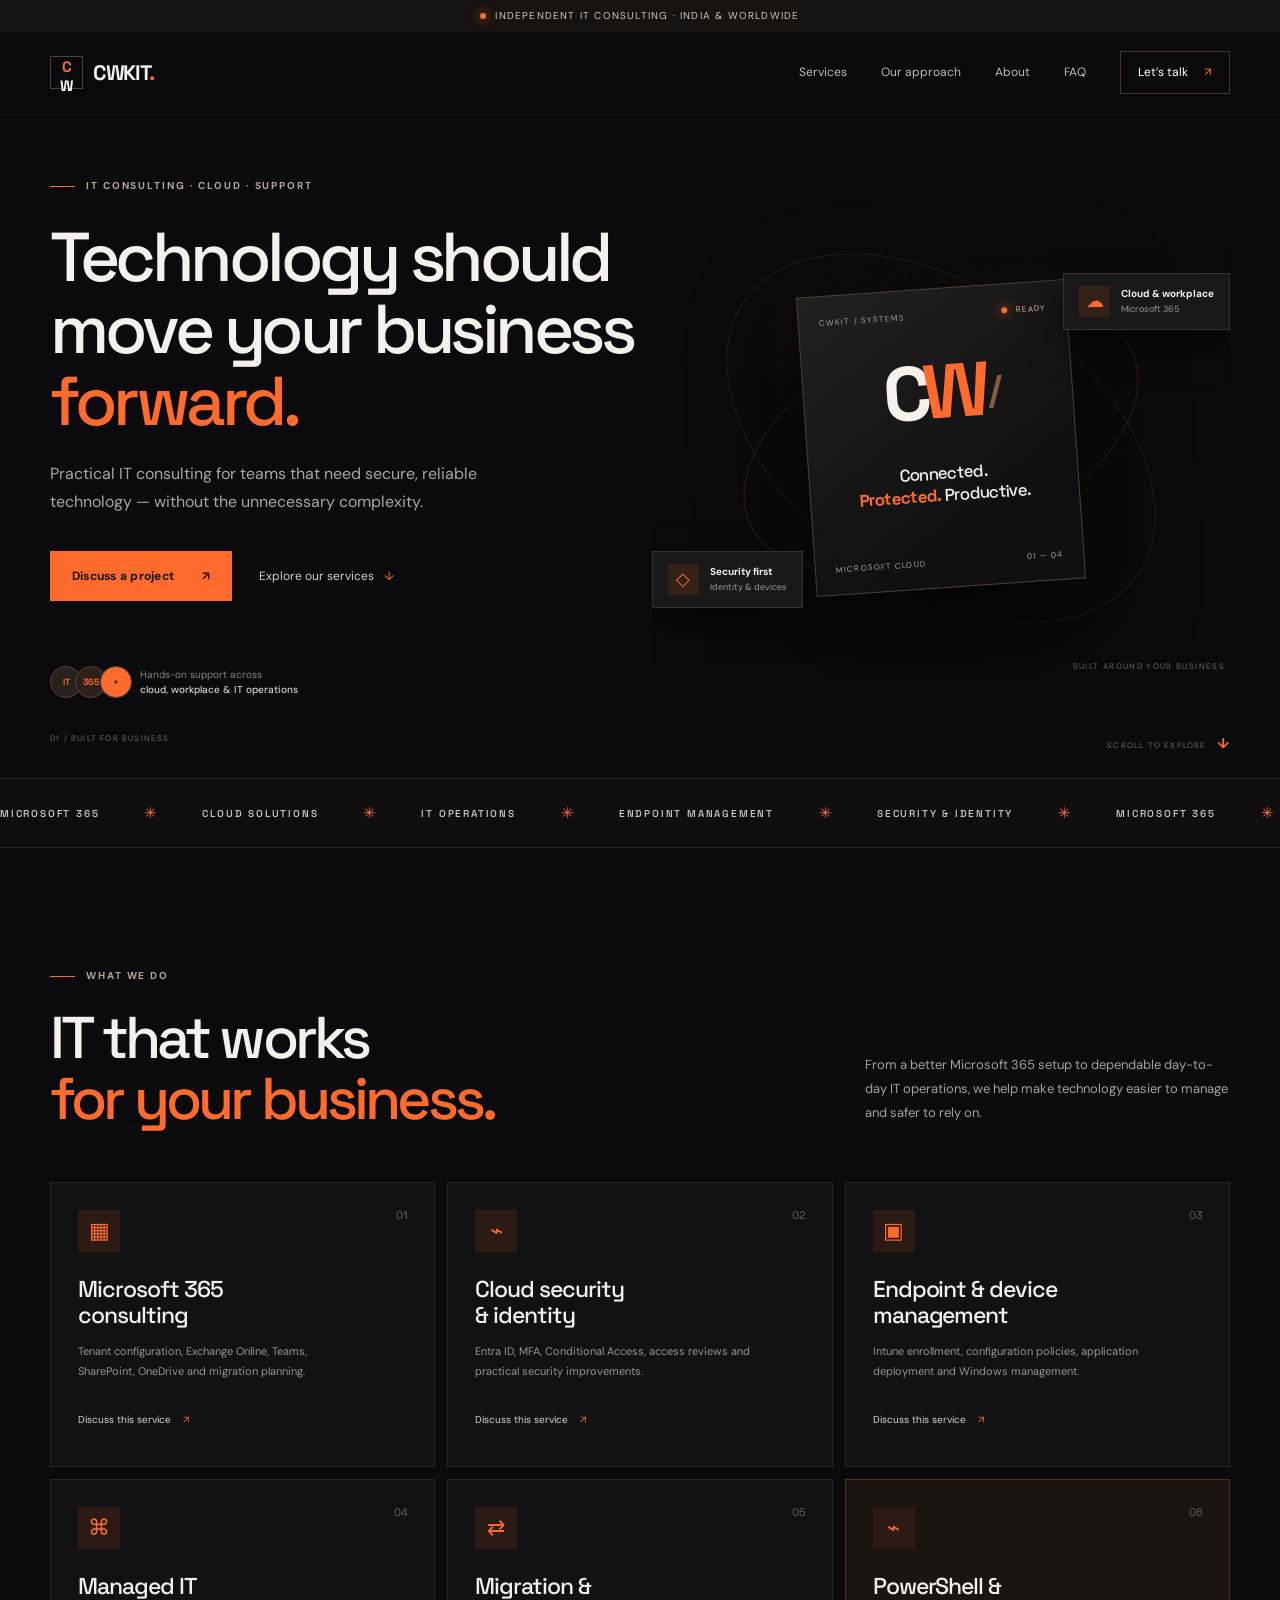
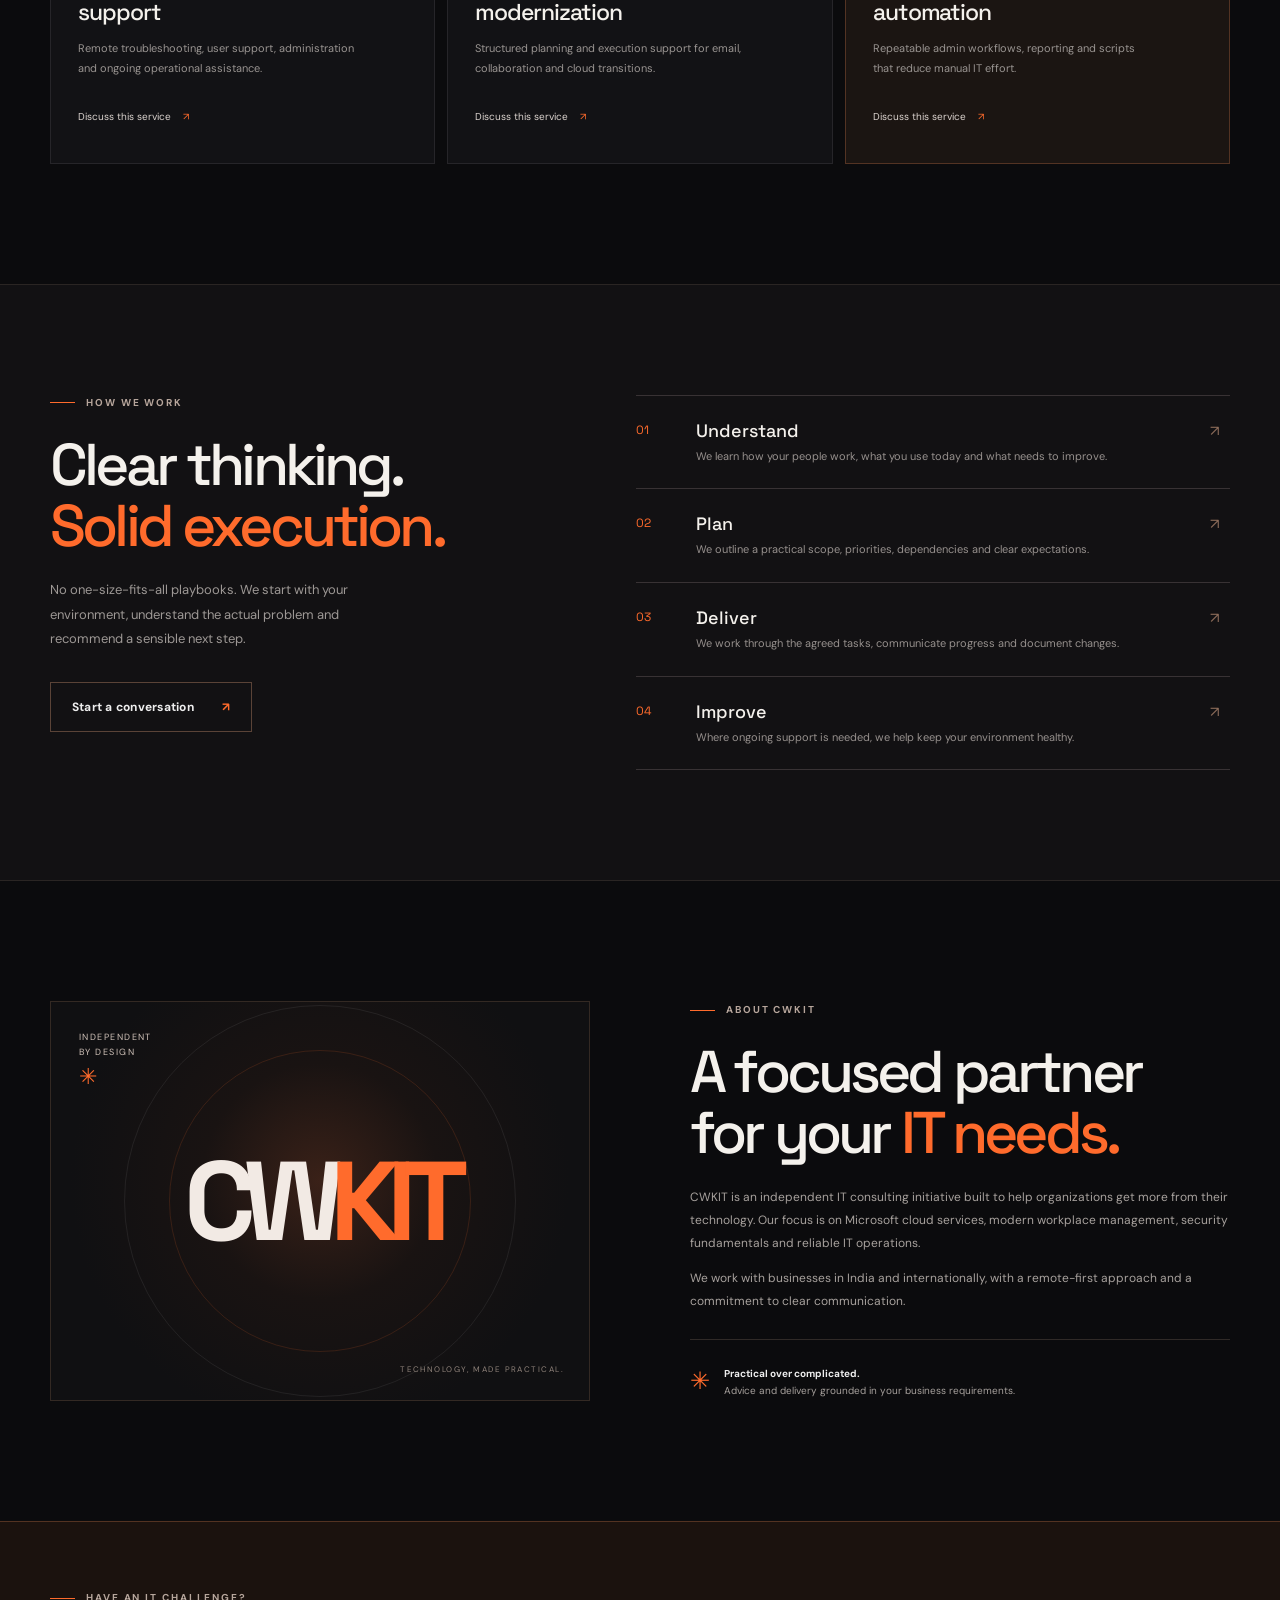
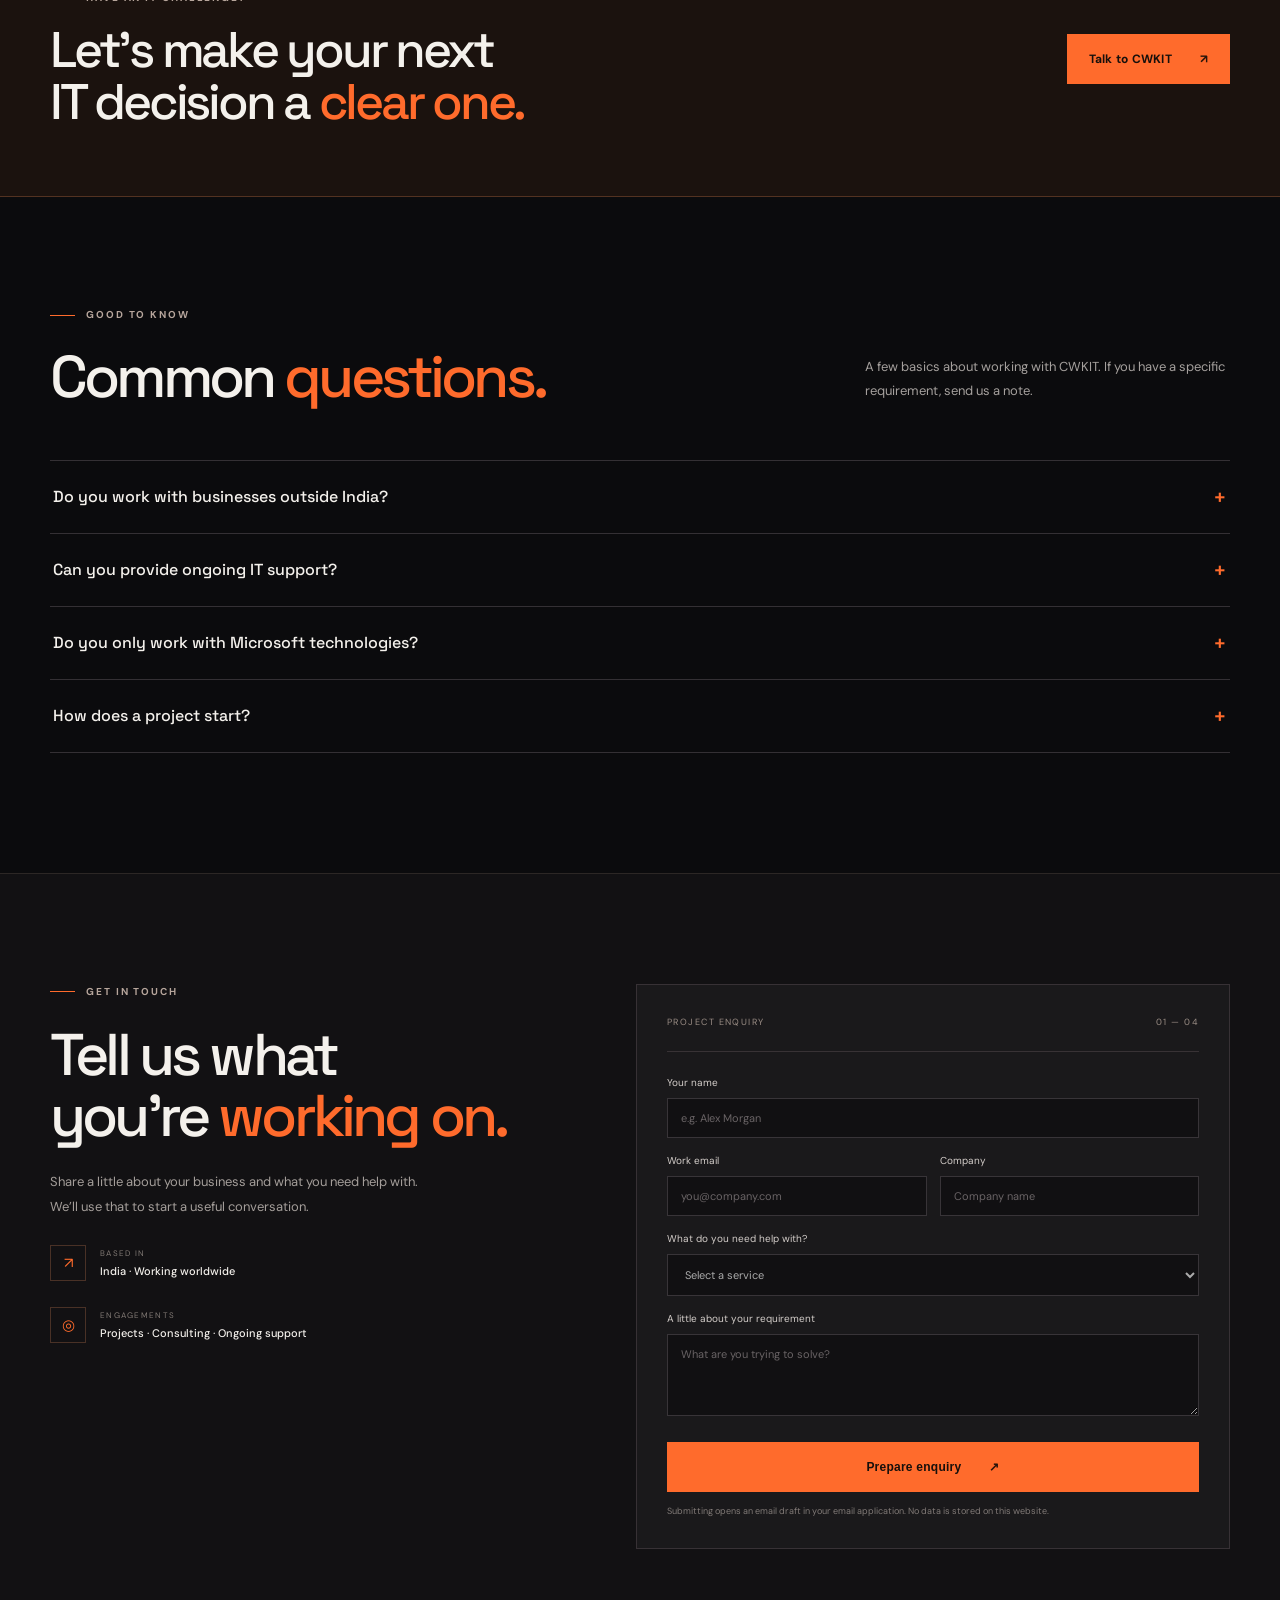
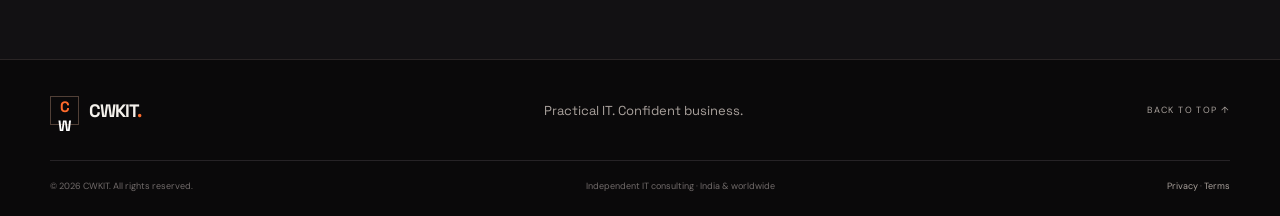
==== index.html @ 61fda260 "Add files via upload" ====
<!doctype html>
<html lang="en">
<head>
  <meta charset="utf-8">
  <meta name="viewport" content="width=device-width, initial-scale=1">
  <meta name="theme-color" content="#0b0b0d">
  <meta name="description" content="CWKIT helps businesses modernize Microsoft 365, secure cloud environments, manage endpoints and deliver dependable IT support.">
  <meta property="og:title" content="CWKIT — Practical IT. Confident Business.">
  <meta property="og:description" content="Independent IT consulting for businesses in India and worldwide.">
  <meta property="og:type" content="website">
  <title>CWKIT — Practical IT. Confident Business.</title>
  <link rel="icon" type="image/svg+xml" href="assets/favicon.svg">
  <link rel="preconnect" href="https://fonts.googleapis.com">
  <link rel="preconnect" href="https://fonts.gstatic.com" crossorigin>
  <link href="https://fonts.googleapis.com/css2?family=DM+Sans:wght@400;500;600;700&family=Space+Grotesk:wght@400;500;600;700&display=swap" rel="stylesheet">
  <link rel="stylesheet" href="styles.css">
</head>
<body>
  <div class="announcement"><span class="status-dot"></span> Independent IT consulting · India &amp; worldwide</div>
  <header class="site-header">
    <a class="brand" href="#home" aria-label="CWKIT home"><span class="brand-mark">C<span>W</span></span><span class="brand-name">CWKIT<span class="brand-period">.</span></span></a>
    <button class="menu-toggle" aria-label="Open navigation" aria-expanded="false"><span></span><span></span></button>
    <nav class="nav" aria-label="Main navigation">
      <a href="#services">Services</a><a href="#approach">Our approach</a><a href="#about">About</a><a href="#faq">FAQ</a>
      <a class="nav-cta" href="#contact">Let’s talk <span>↗</span></a>
    </nav>
  </header>

  <main>
    <section class="hero section-wrap" id="home">
      <div class="hero-copy">
        <div class="eyebrow"><span class="eyebrow-line"></span> IT CONSULTING · CLOUD · SUPPORT</div>
        <h1>Technology should<br>move your business <em>forward.</em></h1>
        <p class="hero-lede">Practical IT consulting for teams that need secure, reliable technology — without the unnecessary complexity.</p>
        <div class="hero-actions"><a class="button button-primary" href="#contact">Discuss a project <span>↗</span></a><a class="text-link" href="#services">Explore our services <span>↓</span></a></div>
        <div class="hero-proof"><div class="proof-avatars"><span>IT</span><span>365</span><span>+</span></div><p>Hands-on support across<br><strong>cloud, workplace &amp; IT operations</strong></p></div>
      </div>
      <div class="hero-visual" aria-label="Abstract cloud and technology illustration">
        <div class="visual-grid"></div><div class="orbit orbit-one"></div><div class="orbit orbit-two"></div>
        <div class="core-card"><div class="core-top"><span class="tiny-label">CWKIT / SYSTEMS</span><span class="live"><i></i> READY</span></div>
          <div class="core-symbol"><span class="symbol-c">C</span><span class="symbol-w">W</span><span class="symbol-slash">/</span></div>
          <div class="core-title">Connected.<br><b>Protected.</b> Productive.</div>
          <div class="core-bottom"><span>MICROSOFT CLOUD</span><span>01 — 04</span></div>
        </div>
        <div class="float-tag tag-cloud"><span class="tag-icon">☁</span><span><b>Cloud &amp; workplace</b><small>Microsoft 365</small></span></div>
        <div class="float-tag tag-shield"><span class="tag-icon">◇</span><span><b>Security first</b><small>Identity &amp; devices</small></span></div>
        <div class="visual-caption">BUILT AROUND YOUR BUSINESS</div>
      </div>
      <div class="hero-bottomline"><span>01 / BUILT FOR BUSINESS</span><span>SCROLL TO EXPLORE <b>↓</b></span></div>
    </section>

    <section class="ticker" aria-label="Areas of expertise"><div class="ticker-track"><span>MICROSOFT 365</span><i>✳</i><span>CLOUD SOLUTIONS</span><i>✳</i><span>IT OPERATIONS</span><i>✳</i><span>ENDPOINT MANAGEMENT</span><i>✳</i><span>SECURITY &amp; IDENTITY</span><i>✳</i><span>MICROSOFT 365</span><i>✳</i><span>CLOUD SOLUTIONS</span><i>✳</i></div></section>

    <section class="section section-wrap" id="services">
      <div class="section-heading"><div><div class="eyebrow"><span class="eyebrow-line"></span> WHAT WE DO</div><h2>IT that works<br><em>for your business.</em></h2></div><p class="section-intro">From a better Microsoft 365 setup to dependable day-to-day IT operations, we help make technology easier to manage and safer to rely on.</p></div>
      <div class="service-grid">
        <article class="service-card"><div class="service-number">01</div><div class="service-icon">▦</div><h3>Microsoft 365<br>consulting</h3><p>Tenant configuration, Exchange Online, Teams, SharePoint, OneDrive and migration planning.</p><a href="#contact" class="card-link" data-service="Microsoft 365 consulting">Discuss this service <span>↗</span></a></article>
        <article class="service-card"><div class="service-number">02</div><div class="service-icon">⌁</div><h3>Cloud security<br>&amp; identity</h3><p>Entra ID, MFA, Conditional Access, access reviews and practical security improvements.</p><a href="#contact" class="card-link" data-service="Cloud security and identity">Discuss this service <span>↗</span></a></article>
        <article class="service-card"><div class="service-number">03</div><div class="service-icon">▣</div><h3>Endpoint &amp; device<br>management</h3><p>Intune enrollment, configuration policies, application deployment and Windows management.</p><a href="#contact" class="card-link" data-service="Endpoint and device management">Discuss this service <span>↗</span></a></article>
        <article class="service-card"><div class="service-number">04</div><div class="service-icon">⌘</div><h3>Managed IT<br>support</h3><p>Remote troubleshooting, user support, administration and ongoing operational assistance.</p><a href="#contact" class="card-link" data-service="Managed IT support">Discuss this service <span>↗</span></a></article>
        <article class="service-card"><div class="service-number">05</div><div class="service-icon">⇄</div><h3>Migration &amp;<br>modernization</h3><p>Structured planning and execution support for email, collaboration and cloud transitions.</p><a href="#contact" class="card-link" data-service="Migration and modernization">Discuss this service <span>↗</span></a></article>
        <article class="service-card service-card-accent"><div class="service-number">06</div><div class="service-icon">⌁</div><h3>PowerShell &amp;<br>automation</h3><p>Repeatable admin workflows, reporting and scripts that reduce manual IT effort.</p><a href="#contact" class="card-link" data-service="PowerShell and automation">Discuss this service <span>↗</span></a></article>
      </div>
    </section>

    <section class="dark-band" id="approach"><div class="section-wrap approach-layout"><div><div class="eyebrow"><span class="eyebrow-line"></span> HOW WE WORK</div><h2>Clear thinking.<br><em>Solid execution.</em></h2><p class="dark-intro">No one-size-fits-all playbooks. We start with your environment, understand the actual problem and recommend a sensible next step.</p><a class="button button-outline" href="#contact">Start a conversation <span>↗</span></a></div>
      <div class="steps"><div class="step"><span>01</span><div><h3>Understand</h3><p>We learn how your people work, what you use today and what needs to improve.</p></div><b>↗</b></div><div class="step"><span>02</span><div><h3>Plan</h3><p>We outline a practical scope, priorities, dependencies and clear expectations.</p></div><b>↗</b></div><div class="step"><span>03</span><div><h3>Deliver</h3><p>We work through the agreed tasks, communicate progress and document changes.</p></div><b>↗</b></div><div class="step"><span>04</span><div><h3>Improve</h3><p>Where ongoing support is needed, we help keep your environment healthy.</p></div><b>↗</b></div></div>
    </div></section>

    <section class="section section-wrap about-section" id="about"><div class="about-art"><div class="about-stamp">INDEPENDENT<br>BY DESIGN<span>✳</span></div><div class="about-big">CW<span>KIT</span></div><div class="about-art-caption">TECHNOLOGY, MADE PRACTICAL.</div></div><div class="about-copy"><div class="eyebrow"><span class="eyebrow-line"></span> ABOUT CWKIT</div><h2>A focused partner<br>for your <em>IT needs.</em></h2><p>CWKIT is an independent IT consulting initiative built to help organizations get more from their technology. Our focus is on Microsoft cloud services, modern workplace management, security fundamentals and reliable IT operations.</p><p>We work with businesses in India and internationally, with a remote-first approach and a commitment to clear communication.</p><div class="about-note"><span>✳</span><p><strong>Practical over complicated.</strong><br>Advice and delivery grounded in your business requirements.</p></div></div></section>

    <section class="cta-strip"><div class="section-wrap cta-inner"><div><div class="eyebrow"><span class="eyebrow-line"></span> HAVE AN IT CHALLENGE?</div><h2>Let’s make your next<br>IT decision a <em>clear one.</em></h2></div><a class="button button-primary" href="#contact">Talk to CWKIT <span>↗</span></a></div></section>

    <section class="section section-wrap faq-section" id="faq"><div class="section-heading"><div><div class="eyebrow"><span class="eyebrow-line"></span> GOOD TO KNOW</div><h2>Common <em>questions.</em></h2></div><p class="section-intro">A few basics about working with CWKIT. If you have a specific requirement, send us a note.</p></div>
      <div class="faq-list">
        <details><summary>Do you work with businesses outside India?<span>+</span></summary><p>Yes. CWKIT is designed to work remotely with businesses in India and international markets. Availability and delivery scope are confirmed for each engagement.</p></details>
        <details><summary>Can you provide ongoing IT support?<span>+</span></summary><p>Ongoing support can be discussed based on your environment, user count, coverage hours and service expectations. We agree the scope before work begins.</p></details>
        <details><summary>Do you only work with Microsoft technologies?<span>+</span></summary><p>Our initial specialization is Microsoft cloud and workplace technology, including Microsoft 365, Entra ID and Intune. Contact us with your requirements to discuss fit.</p></details>
        <details><summary>How does a project start?<span>+</span></summary><p>Start with a short introduction describing your business and the IT challenge. We can then discuss the right next step, scope and timeline.</p></details>
      </div>
    </section>

    <section class="contact-section" id="contact"><div class="section-wrap contact-layout"><div class="contact-copy"><div class="eyebrow"><span class="eyebrow-line"></span> GET IN TOUCH</div><h2>Tell us what<br>you’re <em>working on.</em></h2><p>Share a little about your business and what you need help with. We’ll use that to start a useful conversation.</p><div class="contact-detail"><span class="contact-detail-icon">↗</span><div><small>BASED IN</small><strong>India · Working worldwide</strong></div></div><div class="contact-detail"><span class="contact-detail-icon">◎</span><div><small>ENGAGEMENTS</small><strong>Projects · Consulting · Ongoing support</strong></div></div></div>
      <form class="contact-form" id="contact-form">
        <div class="form-top"><span>PROJECT ENQUIRY</span><span>01 — 04</span></div>
        <label for="name">Your name</label><input id="name" name="name" autocomplete="name" placeholder="e.g. Alex Morgan" required>
        <div class="form-row"><div><label for="email">Work email</label><input id="email" name="email" type="email" autocomplete="email" placeholder="you@company.com" required></div><div><label for="company">Company</label><input id="company" name="company" autocomplete="organization" placeholder="Company name"></div></div>
        <label for="service">What do you need help with?</label><select id="service" name="service" required><option value="">Select a service</option><option>Microsoft 365 consulting</option><option>Cloud security and identity</option><option>Endpoint and device management</option><option>Managed IT support</option><option>Migration and modernization</option><option>PowerShell and automation</option><option>Something else</option></select>
        <label for="message">A little about your requirement</label><textarea id="message" name="message" rows="4" placeholder="What are you trying to solve?" required></textarea>
        <button class="button button-primary form-submit" type="submit">Prepare enquiry <span>↗</span></button>
        <p class="form-note" id="form-note">Submitting opens an email draft in your email application. No data is stored on this website.</p>
      </form>
    </div></section>
  </main>

  <footer class="footer"><div class="section-wrap footer-main"><a class="brand footer-brand" href="#home"><span class="brand-mark">C<span>W</span></span><span class="brand-name">CWKIT<span class="brand-period">.</span></span></a><p>Practical IT. Confident business.</p><a href="#home" class="back-top">BACK TO TOP ↑</a></div><div class="section-wrap footer-bottom"><span>© <span id="year"></span> CWKIT. All rights reserved.</span><span>Independent IT consulting · India &amp; worldwide</span><span><a href="privacy.html">Privacy</a> · <a href="terms.html">Terms</a></span></div></footer>
  <script src="script.js"></script>
</body>
</html>
---- styles.css ----
@import url('https://fonts.googleapis.com/css2?family=DM+Sans:wght@400;500;600;700&family=Space+Grotesk:wght@400;500;600;700&display=swap');
:root{--bg:#0b0b0d;--panel:#121215;--panel2:#17171b;--text:#f4f1ec;--muted:#a09da0;--orange:#ff6b2c;--line:#29282b;--font:'DM Sans',sans-serif;--display:'Space Grotesk',sans-serif}
*{box-sizing:border-box}html{scroll-behavior:smooth;scroll-padding-top:90px}body{margin:0;background:var(--bg);color:var(--text);font-family:var(--font);font-size:15px;line-height:1.6}a{color:inherit;text-decoration:none}.section-wrap{width:min(1180px,calc(100% - 64px));margin-inline:auto}.announcement{height:32px;background:#171310;color:#d8c4b7;text-align:center;font-size:10px;letter-spacing:.12em;text-transform:uppercase;display:flex;align-items:center;justify-content:center;gap:9px}.status-dot,.live i{width:6px;height:6px;border-radius:50%;background:var(--orange);display:inline-block;box-shadow:0 0 12px #ff6b2c}.site-header{height:82px;padding:0 max(32px,calc((100% - 1180px)/2));display:flex;align-items:center;justify-content:space-between;border-bottom:1px solid #ffffff0d;background:#0b0b0def;position:sticky;top:0;z-index:20;backdrop-filter:blur(16px)}.brand{display:flex;align-items:center;gap:10px}.brand-mark{width:33px;height:33px;border:1px solid #514037;color:var(--orange);display:grid;place-items:center;font:700 15px var(--display);position:relative}.brand-mark span{color:#fff}.brand-name{font:700 21px var(--display);letter-spacing:-.06em}.brand-period{color:var(--orange)}.nav{display:flex;align-items:center;gap:34px;color:#c0bdba;font-size:12px}.nav a:not(.nav-cta):hover,.text-link:hover{color:var(--orange)}.nav-cta{border:1px solid #4c3328;padding:11px 17px;color:#fff}.nav-cta span,.button span{color:var(--orange);margin-left:13px}.menu-toggle{display:none;background:none;border:0}.hero{min-height:660px;display:grid;grid-template-columns:1.02fr .98fr;align-items:center;position:relative;padding-top:64px;padding-bottom:80px}.eyebrow{display:flex;align-items:center;gap:11px;color:#b7a69c;font-size:10px;font-weight:700;letter-spacing:.19em}.eyebrow-line{width:25px;height:1px;background:var(--orange)}h1,h2,h3,p{margin-top:0}h1,h2{font-family:var(--display);font-weight:500;letter-spacing:-.065em;line-height:1.04}h1{font-size:clamp(48px,5.4vw,74px);margin:28px 0 22px}h1 em,h2 em{font-style:normal;color:var(--orange)}.hero-lede{color:#aaa6a3;max-width:470px;font-size:16px;line-height:1.8}.hero-actions{display:flex;align-items:center;gap:27px;margin-top:34px}.button{min-height:50px;padding:0 21px;display:inline-flex;align-items:center;justify-content:center;gap:15px;font-size:12px;font-weight:700;letter-spacing:.02em;border:1px solid transparent;cursor:pointer;transition:.2s}.button-primary{background:var(--orange);color:#17100c}.button-primary span{color:#28140b}.button-primary:hover{background:#ff8753;transform:translateY(-2px)}.text-link{font-size:12px;color:#d5d1ce}.text-link span{color:var(--orange);margin-left:7px}.hero-proof{display:flex;align-items:center;gap:15px;margin-top:65px}.proof-avatars{display:flex}.proof-avatars span{width:32px;height:32px;border-radius:50%;display:grid;place-items:center;margin-right:-7px;background:#28221f;border:1px solid #5a4032;color:var(--orange);font:600 9px var(--display)}.proof-avatars span:nth-child(2){background:#30201a}.proof-avatars span:nth-child(3){background:var(--orange);color:#1b100b}.hero-proof p{font-size:10px;color:#898582;line-height:1.5;margin:0}.hero-proof strong{color:#d7d2ce;font-weight:500}.hero-visual{height:480px;position:relative;display:grid;place-items:center;overflow:hidden}.visual-grid{position:absolute;inset:0;background-image:linear-gradient(#ffffff08 1px,transparent 1px),linear-gradient(90deg,#ffffff08 1px,transparent 1px);background-size:42px 42px;mask-image:radial-gradient(ellipse,#000 10%,transparent 72%)}.orbit{position:absolute;border:1px solid #ff6b2c30;border-radius:50%;transform:rotate(-24deg)}.orbit-one{width:420px;height:230px}.orbit-two{width:480px;height:300px;transform:rotate(35deg);border-color:#ffffff15}.core-card{width:270px;height:300px;background:linear-gradient(145deg,#23201f,#101012 72%);border:1px solid #514037;box-shadow:0 30px 100px #000,0 0 70px #ff6b2c12;position:relative;z-index:2;padding:20px;transform:rotate(-4deg)}.core-top,.core-bottom{display:flex;justify-content:space-between;align-items:center}.tiny-label,.core-bottom,.live{font-size:8px;letter-spacing:.14em;color:#a9a09a}.live{color:#d9b7a2}.live i{margin-right:5px}.core-symbol{height:140px;display:flex;align-items:center;justify-content:center;font:700 76px var(--display);letter-spacing:-.13em;color:#f6f0eb}.symbol-w{color:var(--orange)}.symbol-slash{font-size:36px;color:#8a5b43;margin-left:8px}.core-title{text-align:center;font:500 17px/1.3 var(--display);letter-spacing:-.04em}.core-title b{color:var(--orange)}.core-bottom{position:absolute;bottom:18px;left:20px;right:20px}.float-tag{position:absolute;z-index:3;display:flex;align-items:center;gap:11px;padding:12px 15px;background:#1a1919;border:1px solid #39312d;box-shadow:0 15px 35px #0008}.float-tag b,.float-tag small{display:block}.float-tag b{font-size:10px}.float-tag small{font-size:9px;color:#999}.tag-icon{width:31px;height:31px;display:grid;place-items:center;background:#342219;color:var(--orange);font-size:18px}.tag-cloud{top:75px;right:0}.tag-shield{bottom:70px;left:0}.visual-caption{position:absolute;bottom:5px;right:5px;color:#6e6864;font-size:8px;letter-spacing:.17em}.hero-bottomline{position:absolute;bottom:24px;left:0;right:0;display:flex;justify-content:space-between;color:#6d6966;font-size:8px;letter-spacing:.15em}.hero-bottomline b{color:var(--orange);font-size:14px;margin-left:7px}.ticker{overflow:hidden;border-block:1px solid #292323;background:#100e0d}.ticker-track{min-width:max-content;height:68px;display:flex;align-items:center;justify-content:space-around;gap:45px;animation:marquee 36s linear infinite}.ticker span{font:600 10px var(--display);letter-spacing:.18em;color:#c8c0ba}.ticker i{font-style:normal;color:var(--orange);font-size:15px}@keyframes marquee{to{transform:translateX(-18%)}}.section{padding-top:120px;padding-bottom:120px}.section-heading{display:flex;justify-content:space-between;align-items:end;margin-bottom:52px}.section-heading h2,.approach-layout h2,.about-copy h2,.cta-inner h2,.contact-copy h2{font-size:clamp(40px,4.6vw,60px);margin:23px 0 0}.section-intro{max-width:365px;color:#a5a09d;font-size:13px;line-height:1.85;margin:0 0 5px}.service-grid{display:grid;grid-template-columns:repeat(3,1fr);gap:12px}.service-card{min-height:285px;padding:27px 27px 24px;background:var(--panel);border:1px solid #262529;position:relative;transition:.25s}.service-card:hover{border-color:#75442e;transform:translateY(-4px);background:#171414}.service-number{position:absolute;right:26px;top:25px;color:#68615d;font:11px var(--display)}.service-icon{width:42px;height:42px;display:grid;place-items:center;background:#2b1b14;color:var(--orange);font-size:22px;margin-bottom:24px}.service-card h3{font:500 23px/1.16 var(--display);letter-spacing:-.045em;margin-bottom:13px}.service-card p{font-size:11px;line-height:1.8;color:#999491;max-width:280px;margin-bottom:24px}.card-link{font-size:10px;color:#ddd5d0}.card-link span{color:var(--orange);margin-left:9px}.service-card-accent{background:#1b1512;border-color:#533323}.dark-band{background:#121113;border-block:1px solid #2a2523;padding:110px 0}.approach-layout{display:grid;grid-template-columns:.9fr 1.1fr;gap:100px}.approach-layout h2{margin-bottom:22px}.dark-intro{color:#9d9895;font-size:13px;line-height:1.9;max-width:360px;margin-bottom:30px}.button-outline{border-color:#5a4337;color:#eee}.button-outline:hover{border-color:var(--orange)}.button-outline span{color:var(--orange)}.steps{border-top:1px solid #383234}.step{display:grid;grid-template-columns:42px 1fr 20px;gap:18px;padding:23px 0;border-bottom:1px solid #383234;align-items:start}.step>span{font:12px var(--display);color:var(--orange);padding-top:3px}.step h3{font:500 18px var(--display);margin:0 0 5px}.step p{font-size:11px;color:#96908d;margin:0;line-height:1.7}.step>b{color:#8b6b59;font-weight:400}.about-section{display:grid;grid-template-columns:1fr 1fr;gap:100px;align-items:center}.about-art{height:400px;background:radial-gradient(circle at 50% 45%,#3a2118 0,#191312 34%,#101012 72%);border:1px solid #332923;position:relative;display:grid;place-items:center;overflow:hidden}.about-art:before,.about-art:after{content:"";position:absolute;width:300px;height:300px;border:1px solid #ff6b2c26;border-radius:50%}.about-art:after{width:390px;height:390px;border-color:#ffffff12}.about-big{font:700 clamp(65px,9vw,112px) var(--display);letter-spacing:-.12em;color:#f2eae4;z-index:1}.about-big span{color:var(--orange)}.about-stamp{position:absolute;z-index:2;top:28px;left:28px;font-size:9px;letter-spacing:.16em;line-height:1.6;color:#d1c3ba}.about-stamp span{display:block;color:var(--orange);font-size:22px}.about-art-caption{position:absolute;bottom:25px;right:25px;font-size:8px;letter-spacing:.18em;color:#8f827a}.about-copy h2{margin:23px 0}.about-copy>p{font-size:12px;line-height:1.9;color:#a7a19d}.about-note{display:flex;gap:14px;align-items:center;margin-top:27px;padding-top:22px;border-top:1px solid #302a27}.about-note>span{font-size:24px;color:var(--orange)}.about-note p{font-size:10px;line-height:1.7;color:#a7a19d;margin:0}.about-note strong{color:#eee}.cta-strip{background:#1b120e;border-block:1px solid #533221;padding:68px 0}.cta-inner{display:flex;justify-content:space-between;align-items:center}.cta-inner h2{font-size:clamp(35px,4vw,50px);margin-top:18px}.faq-section{padding-top:110px;padding-bottom:120px}.faq-list{border-top:1px solid #343034}.faq-list details{border-bottom:1px solid #343034}.faq-list summary{list-style:none;cursor:pointer;padding:22px 3px;display:flex;justify-content:space-between;align-items:center;font:500 16px var(--display)}.faq-list summary::-webkit-details-marker{display:none}.faq-list summary span{color:var(--orange);font-size:22px;transition:.2s}.faq-list details[open] summary span{transform:rotate(45deg)}.faq-list details p{max-width:700px;color:#9d9793;font-size:12px;line-height:1.8;padding:0 0 20px;margin:0}.contact-section{background:#121113;border-top:1px solid #2c2725;padding:110px 0}.contact-layout{display:grid;grid-template-columns:.9fr 1.1fr;gap:100px}.contact-copy h2{margin:24px 0}.contact-copy>p{color:#a49e9a;font-size:13px;line-height:1.9;max-width:380px}.contact-detail{display:flex;align-items:center;gap:14px;margin-top:26px}.contact-detail-icon{width:36px;height:36px;display:grid;place-items:center;border:1px solid #493126;color:var(--orange)}.contact-detail small,.contact-detail strong{display:block}.contact-detail small{font-size:8px;letter-spacing:.16em;color:#827a75}.contact-detail strong{font-size:11px;font-weight:500;margin-top:3px}.contact-form{background:#1a191b;border:1px solid #373135;padding:30px}.form-top{display:flex;justify-content:space-between;color:#9a8d85;font-size:9px;letter-spacing:.16em;padding-bottom:22px;border-bottom:1px solid #383235;margin-bottom:23px}.contact-form label{display:block;font-size:10px;color:#d4ceca;margin:15px 0 7px}.contact-form input,.contact-form select,.contact-form textarea{width:100%;background:#111012;border:1px solid #383438;color:#f1ece7;padding:12px 13px;font:11px var(--font);outline:none;border-radius:0}.contact-form input:focus,.contact-form select:focus,.contact-form textarea:focus{border-color:var(--orange)}.contact-form input::placeholder,.contact-form textarea::placeholder{color:#696365}.contact-form select{color:#aaa}.form-row{display:grid;grid-template-columns:1fr 1fr;gap:13px}.contact-form textarea{resize:vertical}.form-submit{width:100%;margin-top:19px}.form-note{font-size:9px;color:#817a77;line-height:1.6;margin:12px 0 0}.footer{background:#0a090a;border-top:1px solid #2a2525}.footer-main{height:100px;display:flex;align-items:center;justify-content:space-between}.footer-brand .brand-mark{width:29px;height:29px}.footer-brand .brand-name{font-size:18px}.footer-main>p{font:13px var(--display);color:#aaa29d;margin:0}.back-top{font-size:9px;letter-spacing:.15em;color:#aaa29d}.back-top:hover{color:var(--orange)}.footer-bottom{border-top:1px solid #262326;padding:18px 0 22px;display:flex;justify-content:space-between;color:#716b6a;font-size:9px}
@media(max-width:900px){.hero{grid-template-columns:1fr 1fr;gap:15px}.hero-visual{transform:scale(.9)}.approach-layout,.contact-layout{gap:50px}.about-section{gap:55px}.nav{gap:20px}.service-card{padding:22px;min-height:300px}}
@media(max-width:700px){.section-wrap{width:min(100% - 40px,520px)}.site-header{height:70px;padding:0 20px}.menu-toggle{display:flex;width:38px;height:38px;flex-direction:column;justify-content:center;gap:6px;align-items:center;border:1px solid #40312b}.menu-toggle span{height:1px;width:16px;background:#f3e9e2}.nav{display:none;position:absolute;top:69px;left:0;right:0;background:#111012;border-bottom:1px solid #3a302c;padding:20px;flex-direction:column;align-items:stretch;gap:0}.nav.open{display:flex}.nav a{padding:13px 4px}.nav .nav-cta{margin-top:8px;text-align:center}.hero{display:flex;flex-direction:column;align-items:stretch;padding-top:65px;padding-bottom:75px;gap:10px}.hero h1{font-size:clamp(44px,12vw,62px)}.hero-lede{font-size:14px}.hero-proof{margin-top:40px}.hero-visual{height:390px;width:100%;transform:none;margin-top:8px}.core-card{transform:scale(.88) rotate(-4deg)}.tag-cloud{right:0;top:45px}.tag-shield{left:0;bottom:45px}.hero-bottomline{bottom:20px}.ticker-track{height:55px;gap:25px}.section{padding-top:80px;padding-bottom:80px}.section-heading{display:block;margin-bottom:32px}.section-heading h2,.approach-layout h2,.about-copy h2,.contact-copy h2{font-size:46px}.section-intro{margin-top:22px}.service-grid{grid-template-columns:1fr 1fr;gap:9px}.service-card{min-height:285px;padding:19px}.service-card h3{font-size:20px}.service-card p{font-size:10px}.service-number{right:17px;top:17px}.service-icon{margin-bottom:19px}.dark-band{padding:80px 0}.approach-layout,.about-section,.contact-layout{grid-template-columns:1fr;gap:45px}.steps{margin-top:5px}.about-art{height:320px;order:2}.about-copy{order:1}.cta-strip{padding:55px 0}.cta-inner{display:block}.cta-inner .button{margin-top:28px}.faq-section{padding-top:80px;padding-bottom:80px}.contact-section{padding:80px 0}.contact-form{padding:22px}.footer-main{height:auto;padding-top:28px;padding-bottom:25px;flex-wrap:wrap;gap:15px}.footer-main>p{order:3;width:100%}.footer-bottom{flex-direction:column;gap:9px}.form-row{grid-template-columns:1fr;gap:0}}
@media(max-width:390px){.service-grid{grid-template-columns:1fr}.service-card{min-height:245px}.hero-actions{gap:16px;flex-wrap:wrap}.float-tag{padding:9px}.tag-cloud{right:-4px}.tag-shield{left:-4px}}
@media(prefers-reduced-motion:reduce){*,*::before,*::after{scroll-behavior:auto!important;animation-duration:.01ms!important;animation-iteration-count:1!important;transition-duration:.01ms!important}}

.legal{max-width:850px;min-height:70vh}.legal h1{margin:24px 0}.legal h2{font:500 22px var(--display);margin:34px 0 10px;letter-spacing:-.04em}.legal p{color:#aaa39e;font-size:13px;line-height:1.9;max-width:780px}.legal .about-note{margin:36px 0}.legal>.text-link{display:inline-block;margin-top:24px}.footer-bottom a{color:#a9a19c}.footer-bottom a:hover{color:var(--orange)}
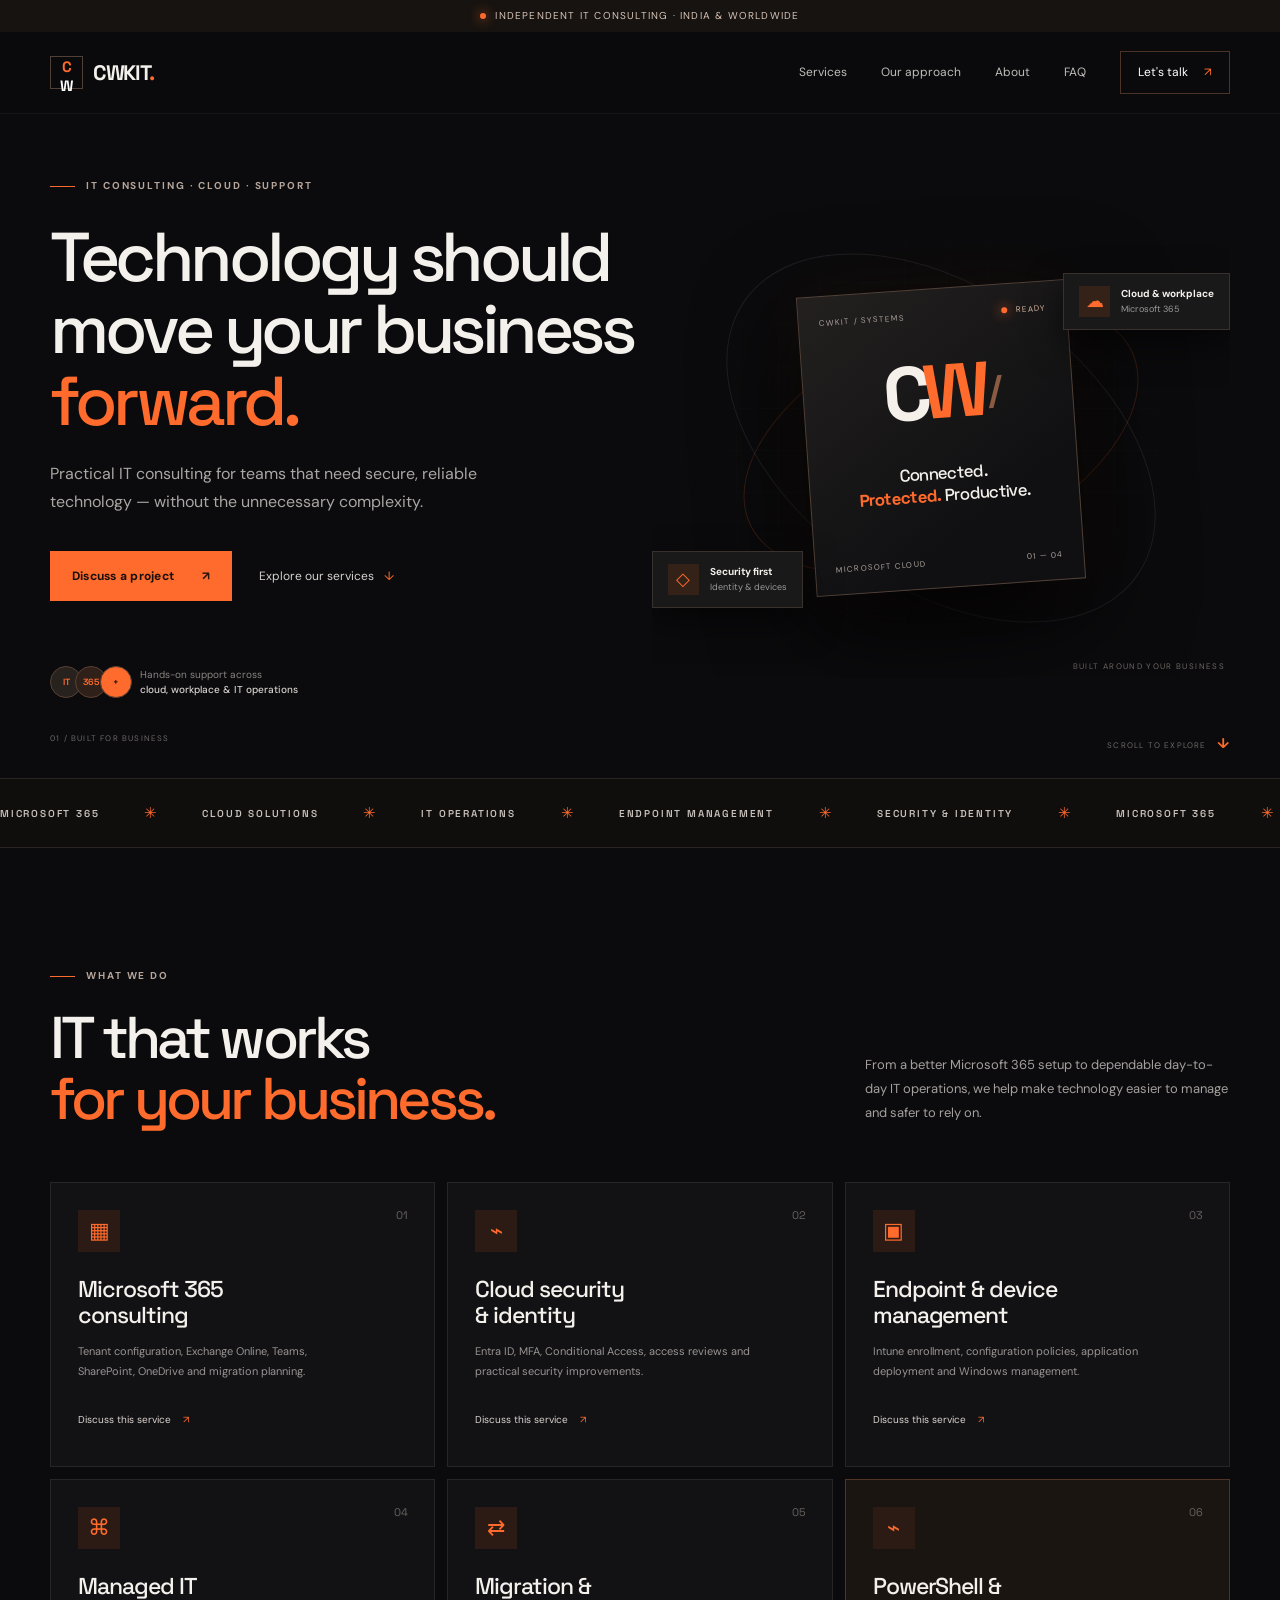
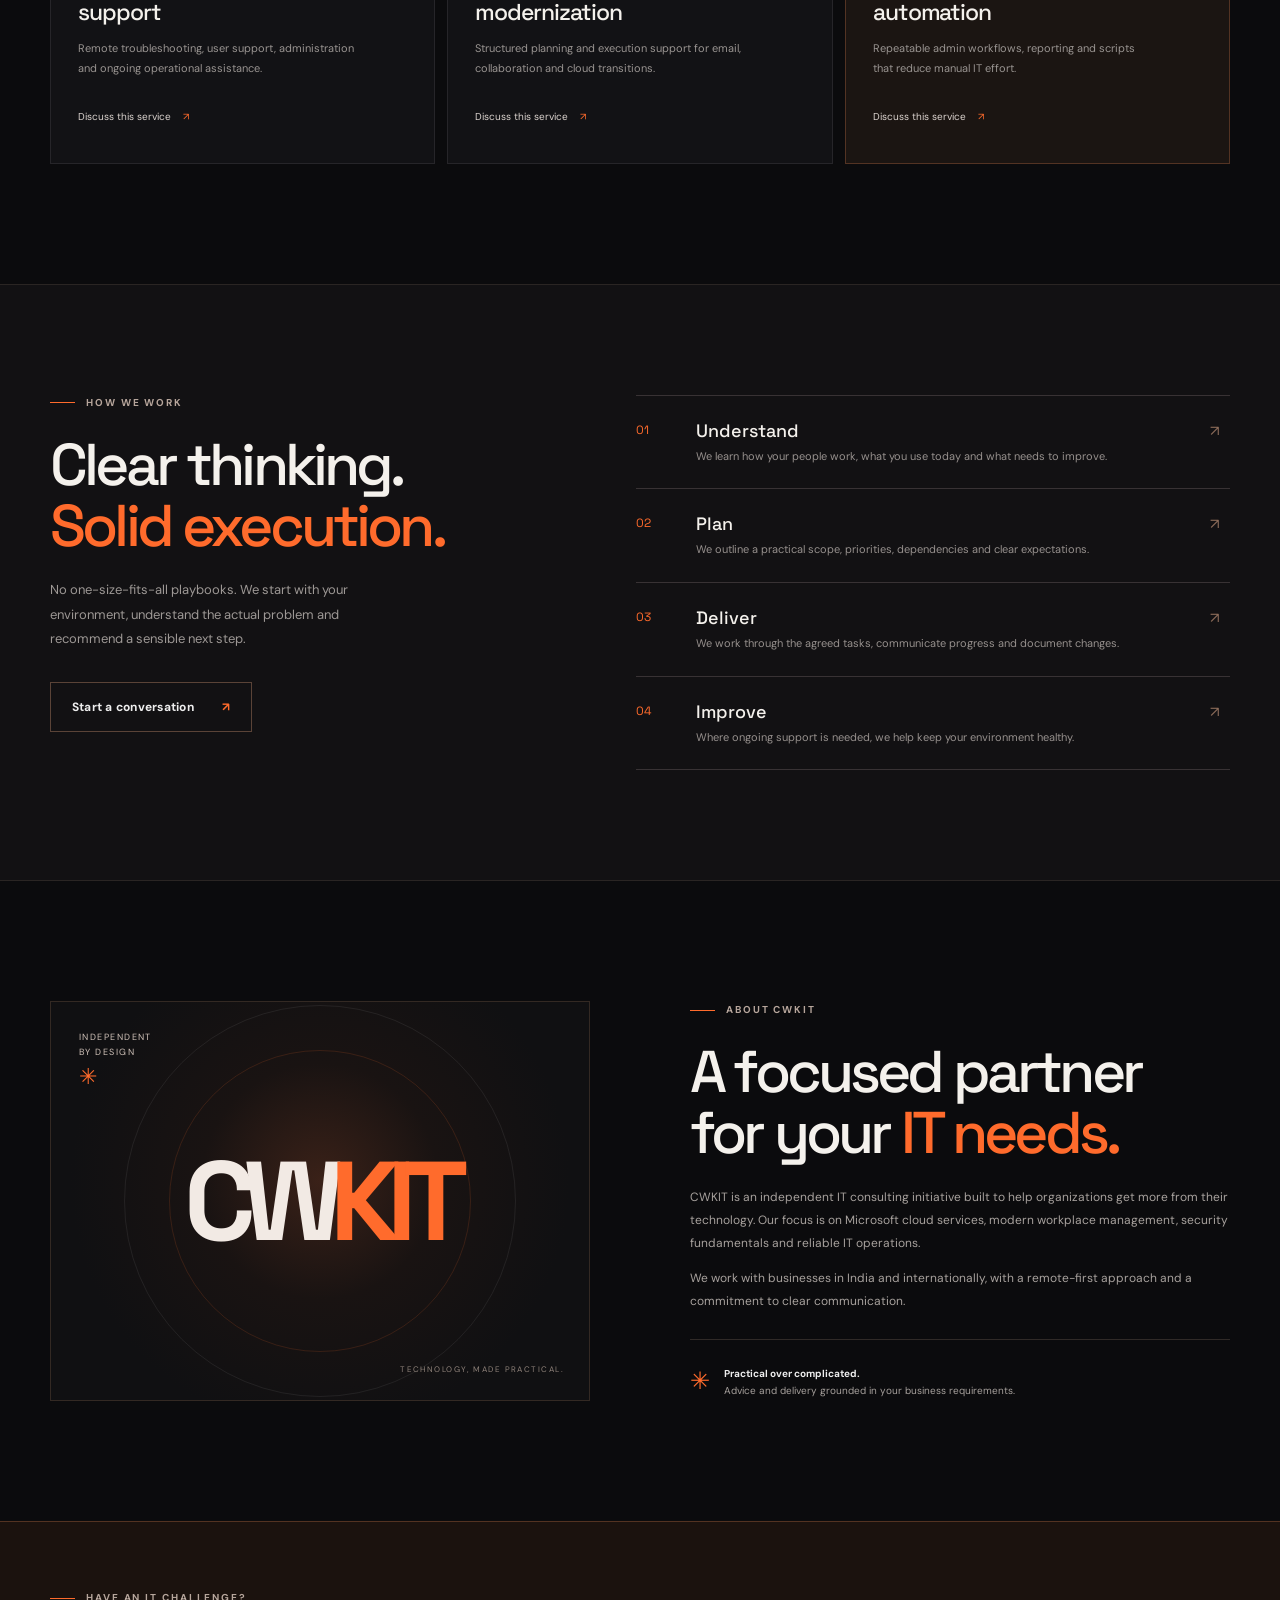
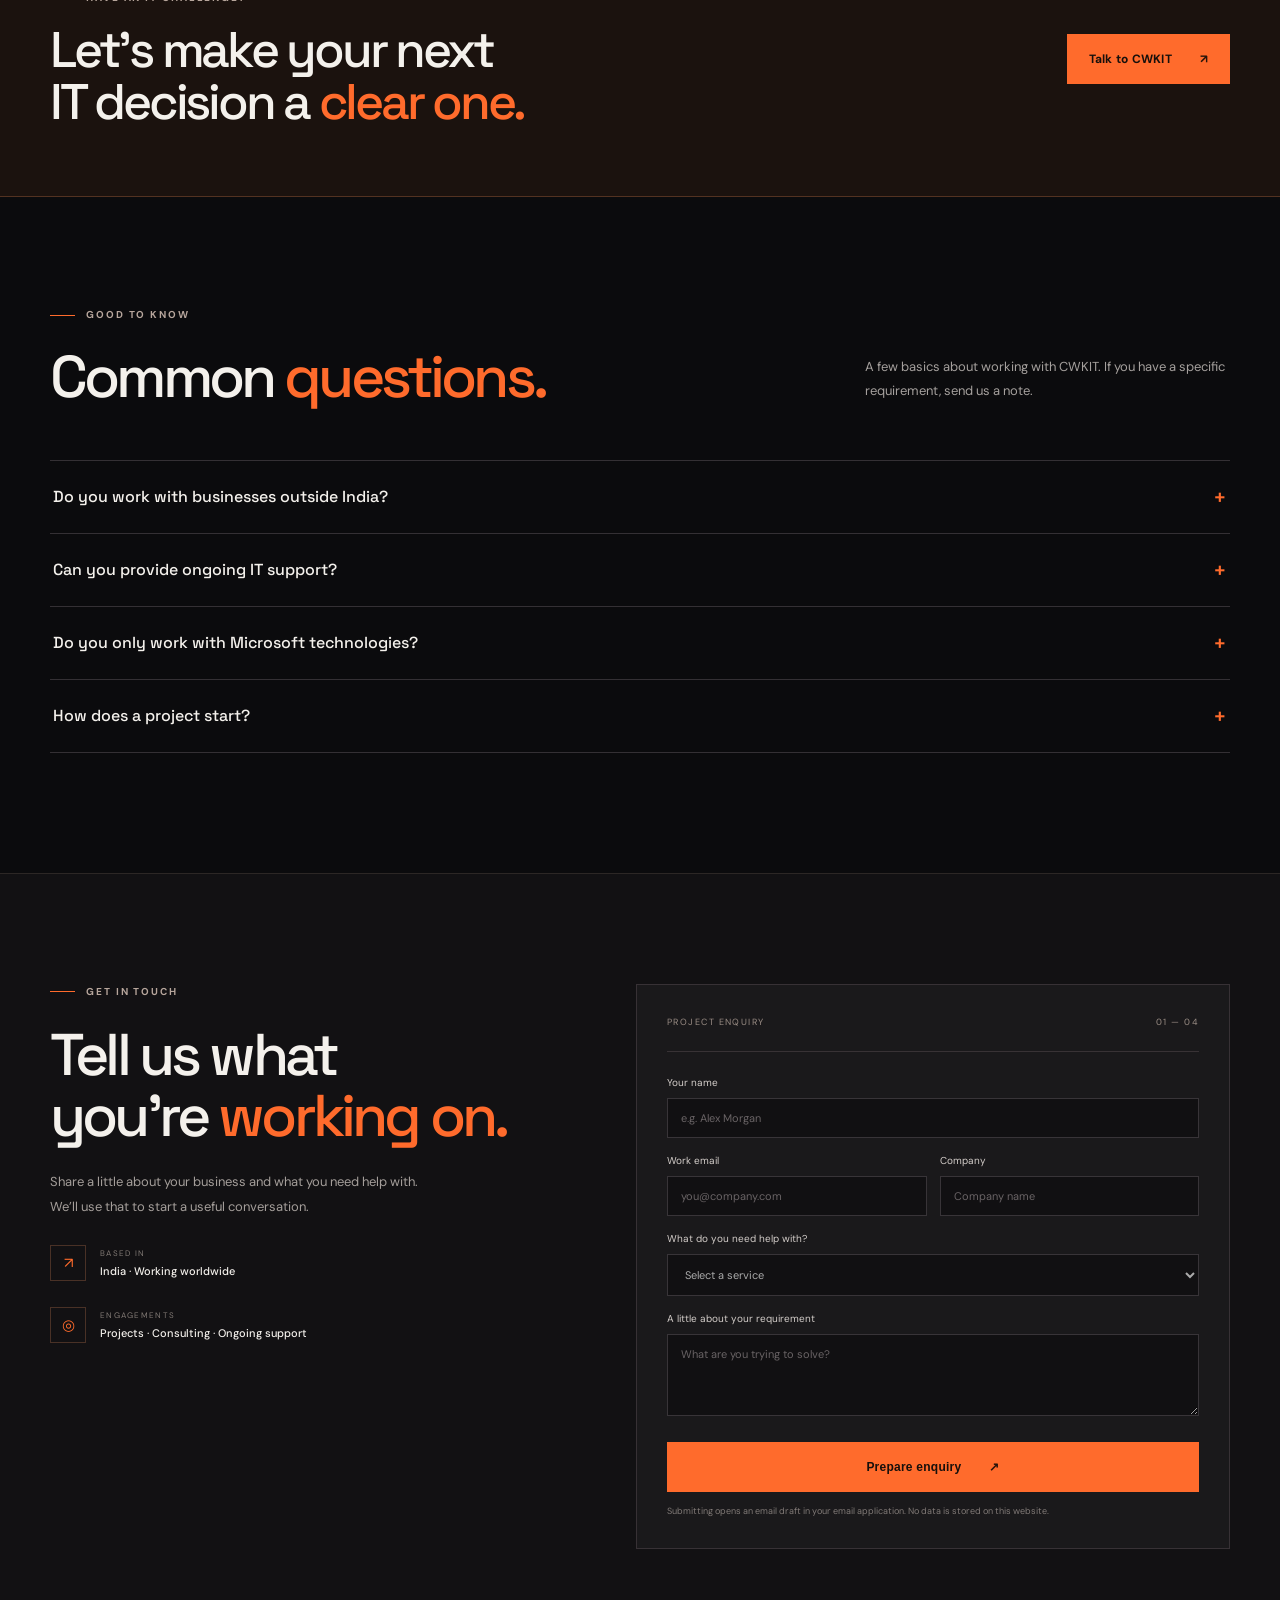
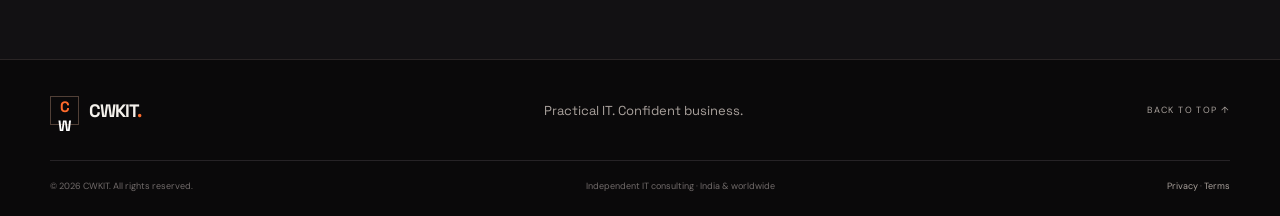
==== commit 96e10491: "Update index.html" ====
--- a/index.html
+++ b/index.html
@@ -1,6 +1,7 @@
 <!doctype html>
 <html lang="en">
 <head>
+  <link rel="icon" type="image/png" href="/favicon.png">
   <meta charset="utf-8">
   <meta name="viewport" content="width=device-width, initial-scale=1">
   <meta name="theme-color" content="#0b0b0d">
@@ -22,7 +23,7 @@
     <button class="menu-toggle" aria-label="Open navigation" aria-expanded="false"><span></span><span></span></button>
     <nav class="nav" aria-label="Main navigation">
       <a href="#services">Services</a><a href="#approach">Our approach</a><a href="#about">About</a><a href="#faq">FAQ</a>
-      <a class="nav-cta" href="#contact">Let’s talk <span>↗</span></a>
+      <a class="nav-cta" href="mailto:contact@cwkit.in">Let's talk <span>↗</span></a>
     </nav>
   </header>
 
@@ -96,4 +97,4 @@
   <footer class="footer"><div class="section-wrap footer-main"><a class="brand footer-brand" href="#home"><span class="brand-mark">C<span>W</span></span><span class="brand-name">CWKIT<span class="brand-period">.</span></span></a><p>Practical IT. Confident business.</p><a href="#home" class="back-top">BACK TO TOP ↑</a></div><div class="section-wrap footer-bottom"><span>© <span id="year"></span> CWKIT. All rights reserved.</span><span>Independent IT consulting · India &amp; worldwide</span><span><a href="privacy.html">Privacy</a> · <a href="terms.html">Terms</a></span></div></footer>
   <script src="script.js"></script>
 </body>
-</html>+</html>
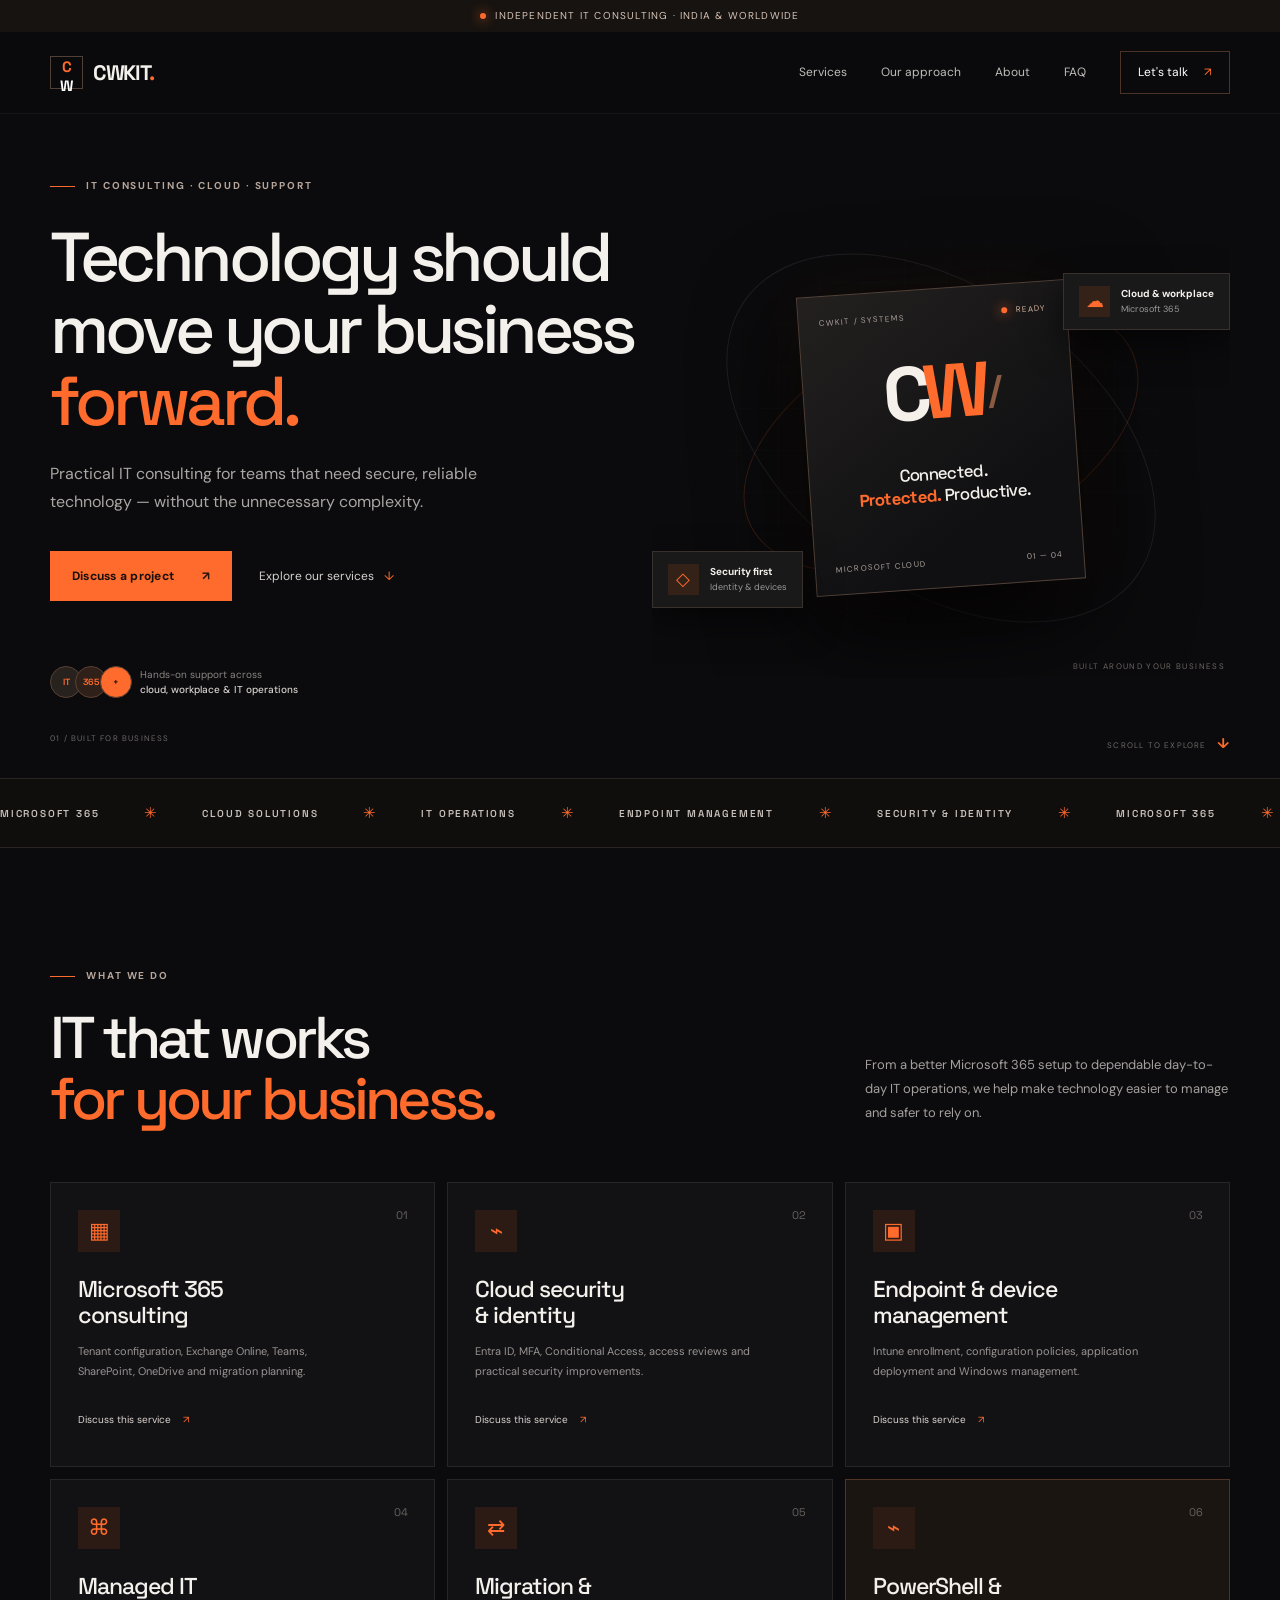
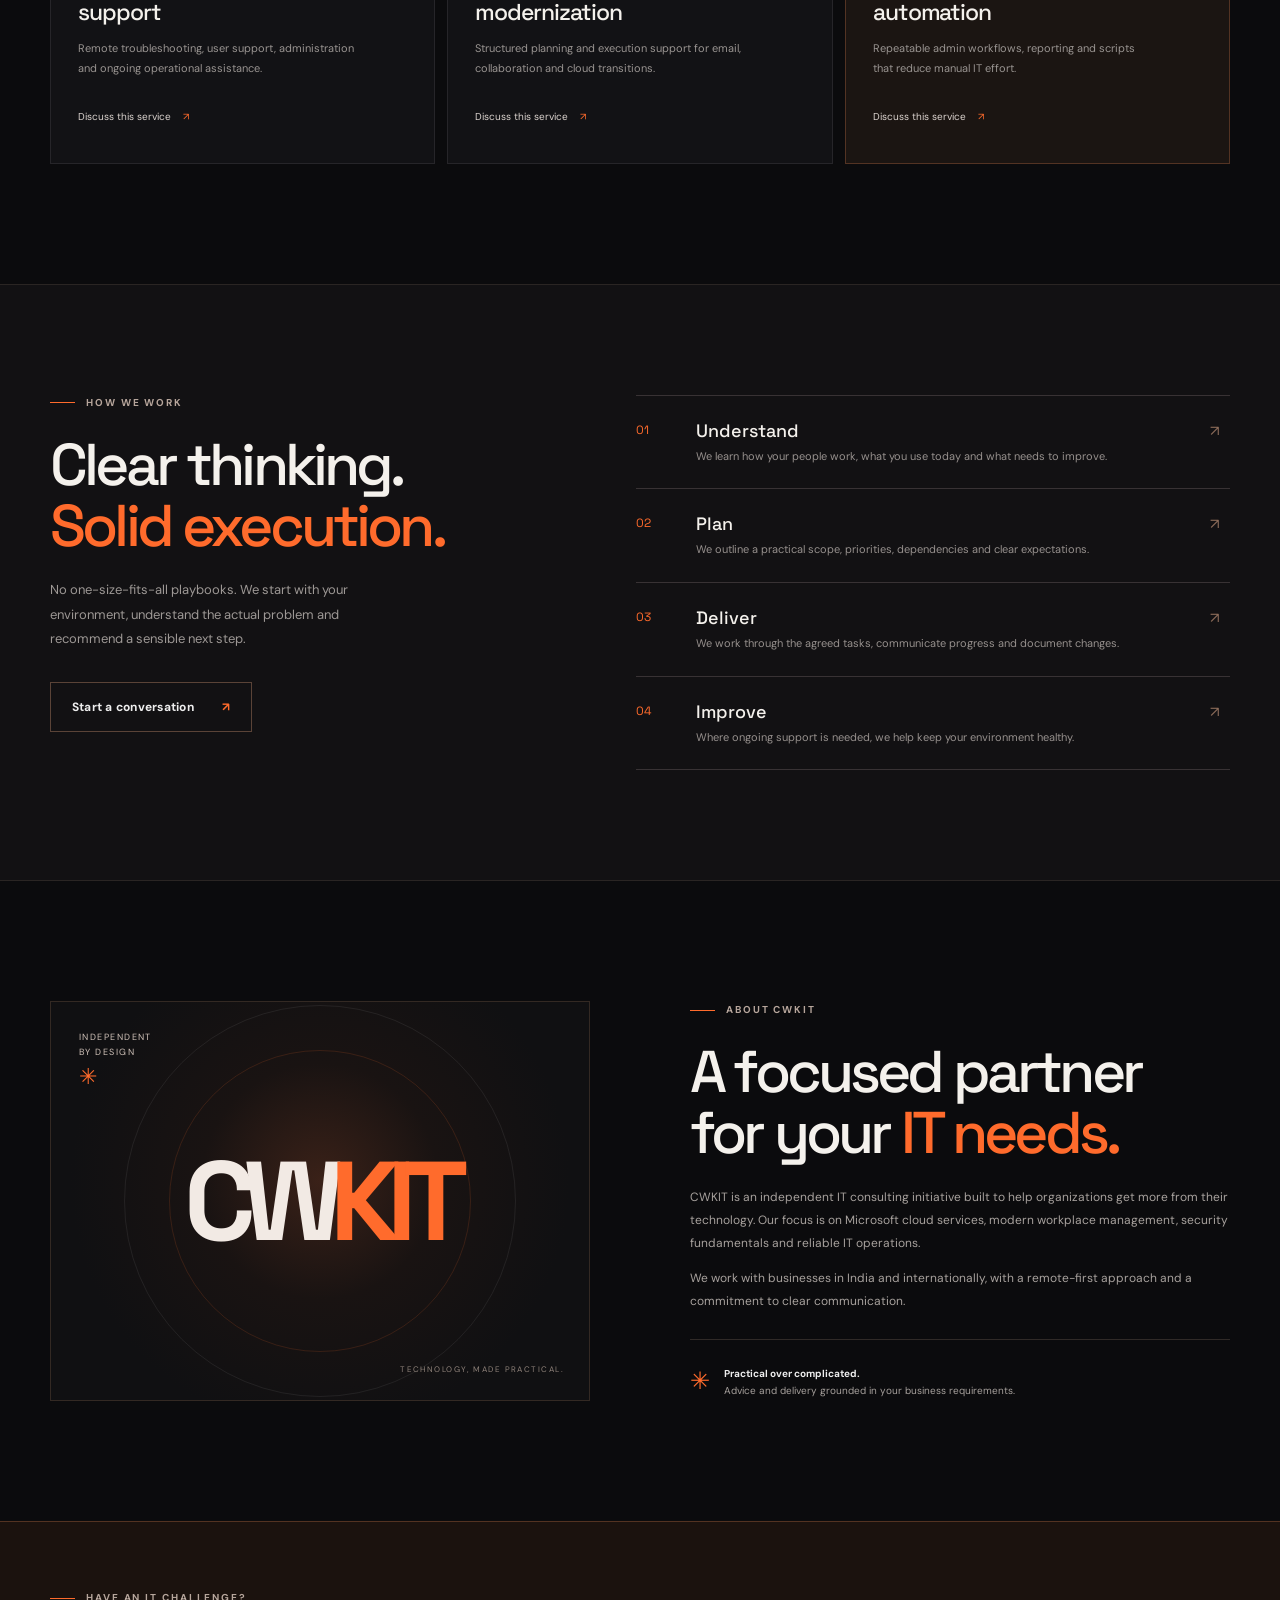
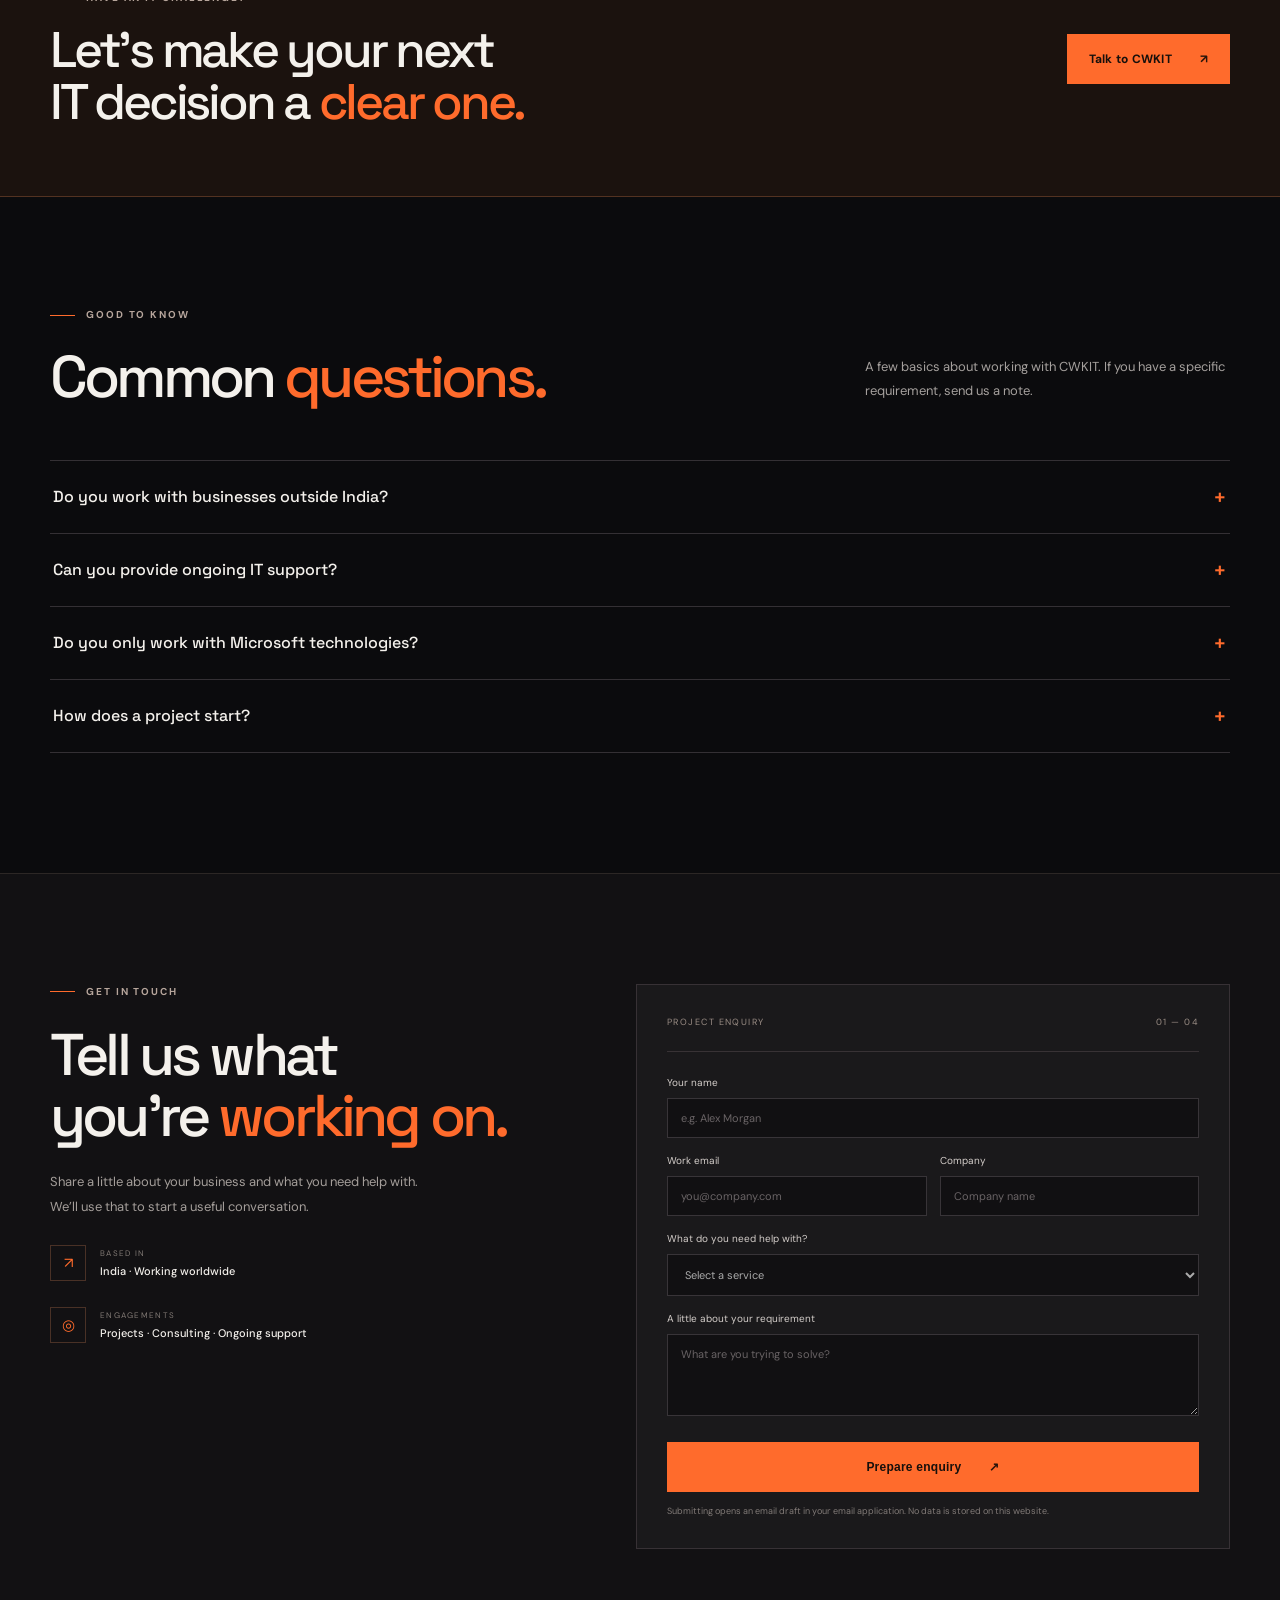
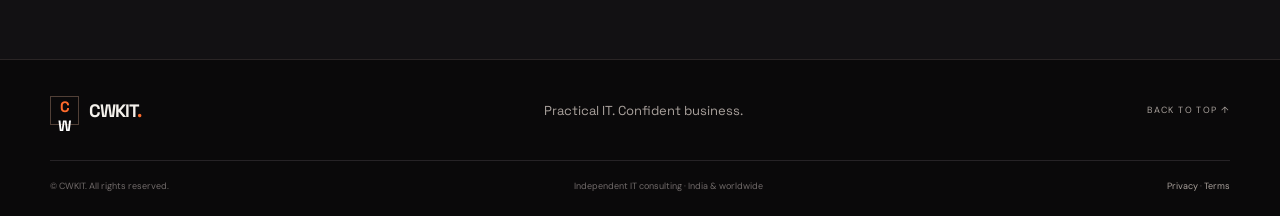
==== commit 74484d70: "Update index.html" ====
--- a/index.html
+++ b/index.html
@@ -20,7 +20,22 @@
   <div class="announcement"><span class="status-dot"></span> Independent IT consulting · India &amp; worldwide</div>
   <header class="site-header">
     <a class="brand" href="#home" aria-label="CWKIT home"><span class="brand-mark">C<span>W</span></span><span class="brand-name">CWKIT<span class="brand-period">.</span></span></a>
-    <button class="menu-toggle" aria-label="Open navigation" aria-expanded="false"><span></span><span></span></button>
+    <button
+  class="menu-toggle"
+  type="button"
+  aria-label="Open navigation"
+  aria-expanded="false"
+  onclick="
+    const nav = this.parentElement.querySelector('.nav');
+    const open = !nav.classList.contains('open');
+    nav.classList.toggle('open', open);
+    nav.style.display = open ? 'flex' : 'none';
+    this.setAttribute('aria-expanded', String(open));
+    this.setAttribute('aria-label', open ? 'Close navigation' : 'Open navigation');
+  "
+>
+  <span></span><span></span>
+</button>
     <nav class="nav" aria-label="Main navigation">
       <a href="#services">Services</a><a href="#approach">Our approach</a><a href="#about">About</a><a href="#faq">FAQ</a>
       <a class="nav-cta" href="mailto:contact@cwkit.in">Let's talk <span>↗</span></a>
--- a/styles.css
+++ b/styles.css
@@ -7,3 +7,47 @@
 @media(prefers-reduced-motion:reduce){*,*::before,*::after{scroll-behavior:auto!important;animation-duration:.01ms!important;animation-iteration-count:1!important;transition-duration:.01ms!important}}
 
 .legal{max-width:850px;min-height:70vh}.legal h1{margin:24px 0}.legal h2{font:500 22px var(--display);margin:34px 0 10px;letter-spacing:-.04em}.legal p{color:#aaa39e;font-size:13px;line-height:1.9;max-width:780px}.legal .about-note{margin:36px 0}.legal>.text-link{display:inline-block;margin-top:24px}.footer-bottom a{color:#a9a19c}.footer-bottom a:hover{color:var(--orange)}
+
+
+/* CWKIT Mobile Navigation Fix */
+@media (max-width: 900px) {
+  header {
+    position: relative;
+    z-index: 1000;
+  }
+
+  .menu-toggle {
+    display: inline-flex;
+    align-items: center;
+    justify-content: center;
+    cursor: pointer;
+    position: relative;
+    z-index: 1002;
+  }
+
+  .nav {
+    display: none;
+    position: absolute;
+    top: 100%;
+    left: 0;
+    right: 0;
+    width: 100%;
+    flex-direction: column;
+    align-items: flex-start;
+    gap: 0;
+    padding: 16px 24px;
+    background: #0b0b0b;
+    border-top: 1px solid #292929;
+    z-index: 1001;
+  }
+
+  .nav.open {
+    display: flex !important;
+  }
+
+  .nav a {
+    display: block;
+    width: 100%;
+    padding: 14px 0;
+  }
+}
